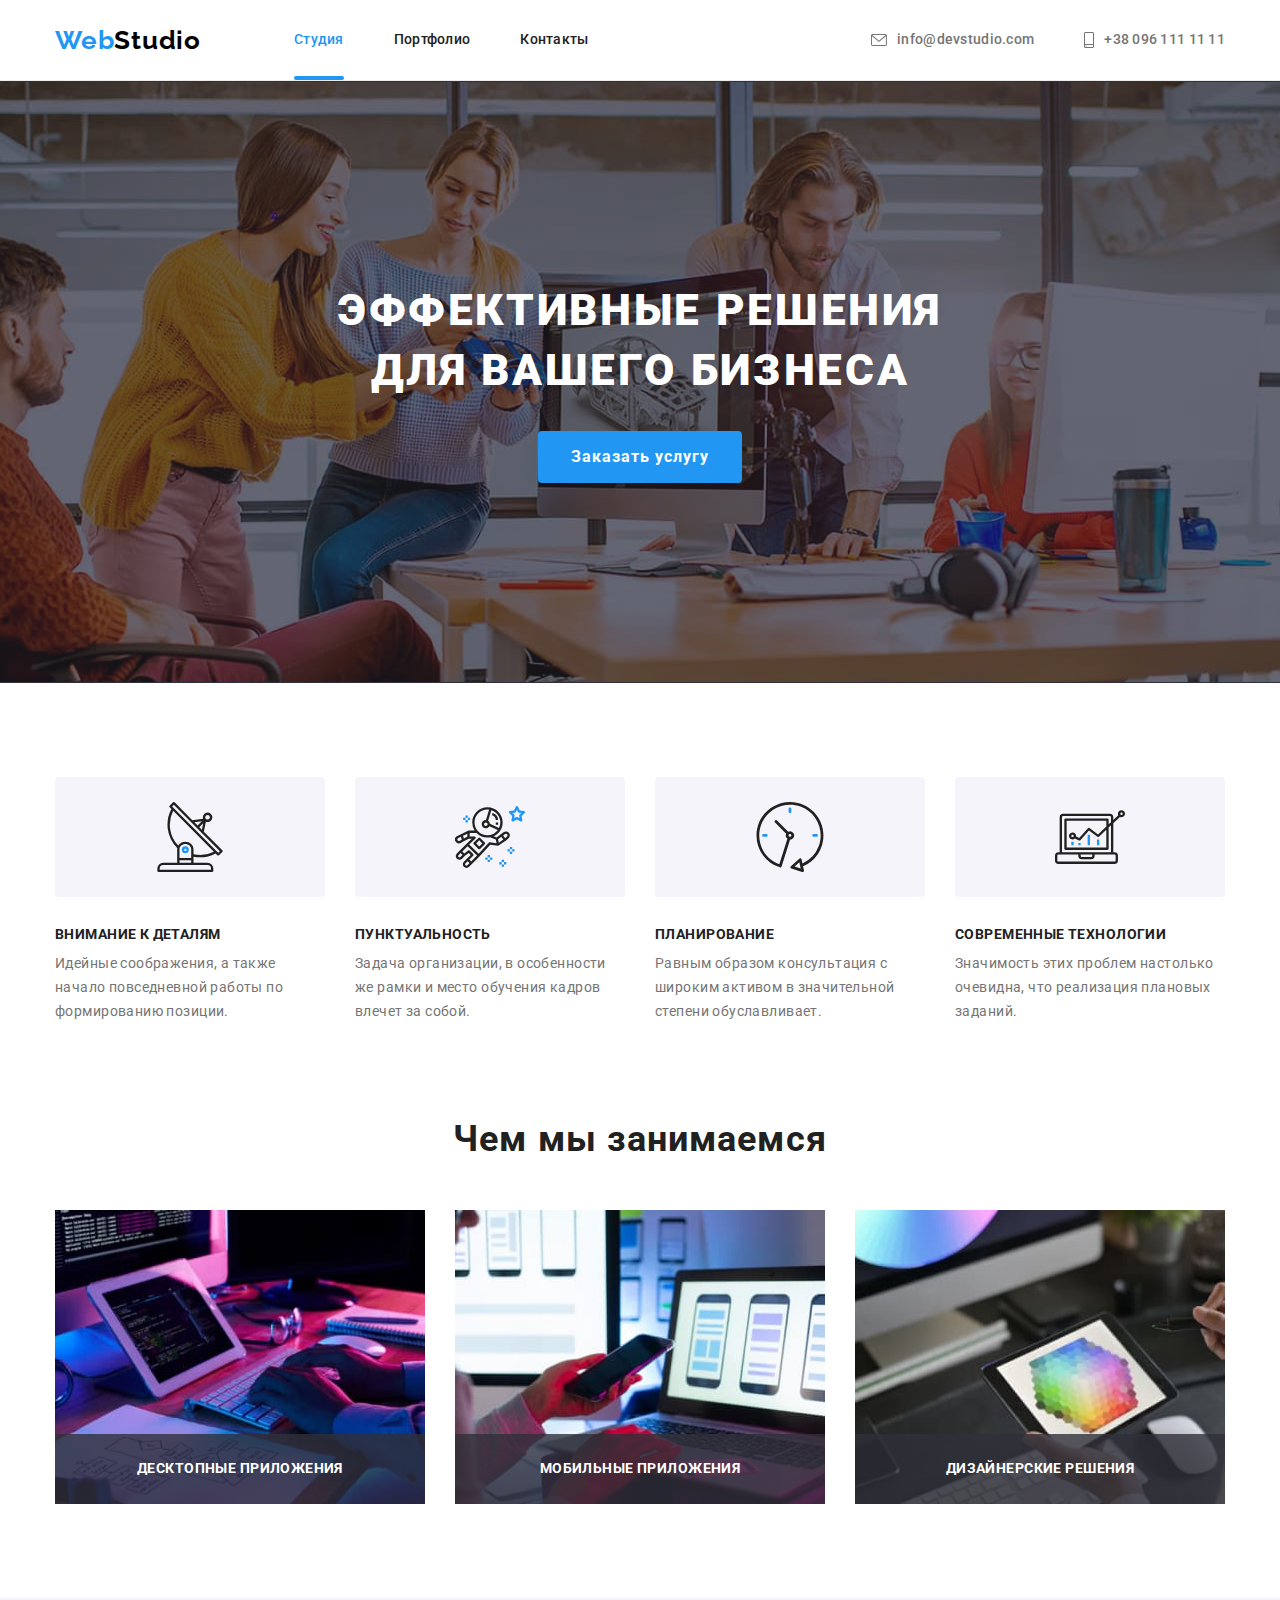
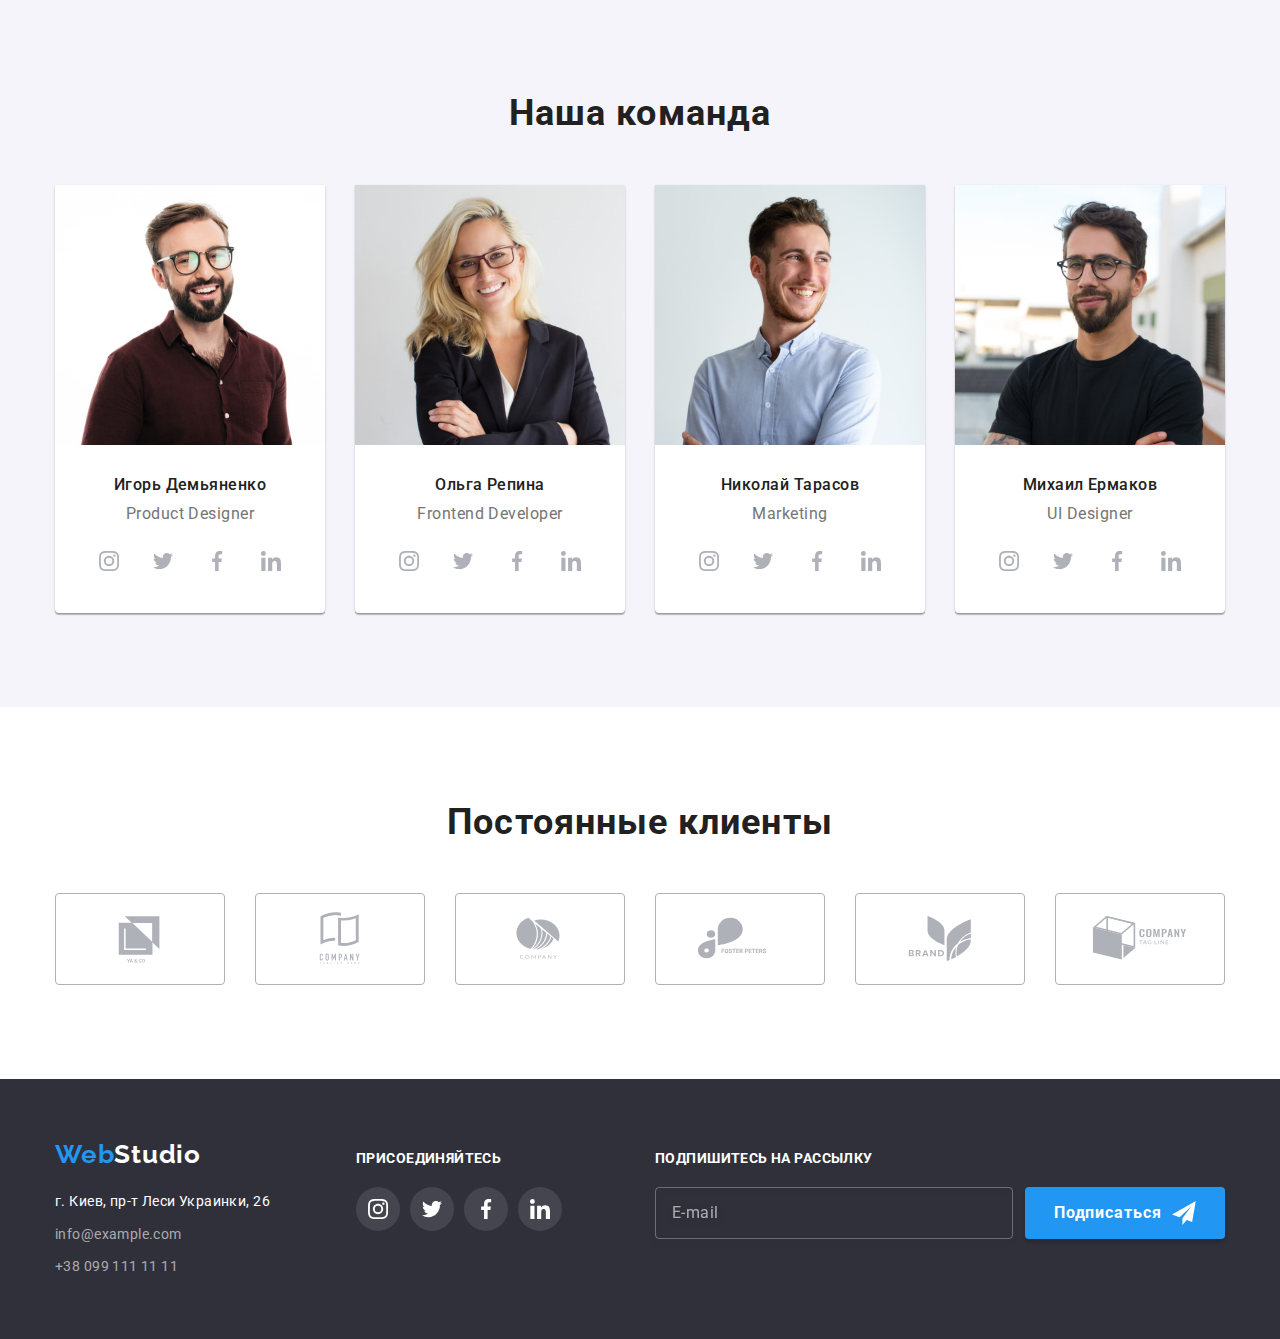
==== index.html @ 32bd5a9e "Добавляет формы в модальном окне и в футере" ====
<!DOCTYPE html>
<html lang="ru">

<head>
    <meta charset="UTF-8">
    <meta http-equiv="X-UA-Compatible" content="IE=edge">
    <meta name="viewport" content="width=device-width, initial-scale=1.0">
    <title>WebStudio</title>
    <link
        href="https://fonts.googleapis.com/css2?family=Raleway:wght@700&family=Roboto:wght@400;500;700;900&display=swap"
        rel="stylesheet" />
    <link rel="stylesheet"
        href="https://cdnjs.cloudflare.com/ajax/libs/modern-normalize/1.1.0/modern-normalize.min.css" />
    <link rel="stylesheet" href="./css/styles.css" />
</head>

<body>
    <!--Шапка сайта-->
    <header class="page-header">
        <div class="container main-nav">
            <nav class="main-nav">
                <a href="" lang="en" class="logo-primary"> <span class="logo-part">Web</span>Studio</a>
                <ul class="site-nav list">
                    <li class="item"><a href="" class="link current">Студия</a></li>
                    <li class="item"><a href="./portfolio.html" class="link">Портфолио</a></li>
                    <li class="item"><a href="" class="link">Контакты</a></li>
                </ul>
            </nav>
            <ul class="contacts list">
                <li class="item">
                    <a href="mailto:info@devstudio.com" class="contacts-primary">
                        <svg class="contact-icon" width="16" height="12">
                            <use href="./images/sprite.svg#icon-envelope"></use>
                        </svg>
                        info@devstudio.com
                    </a>
                </li>
                <li class="item">
                    <a href="tel:+380961111111" class="contacts-primary">
                        <svg class="contact-icon" width="10" height="16">
                            <use href="./images/sprite.svg#icon-smartphone"></use>
                        </svg>
                        +38 096 111 11 11
                    </a>
                </li>
            </ul>
        </div>
    </header>

    <!--Main-->
    <main>
        <!--Компания-->
        <section class="hero">
            <h1 class="hero-title">Эффективные решения для вашего бизнеса</h1>
            <button type="button" class="button primary" data-modal-open>Заказать услугу</button>
            <div class="backdrop is-hidden" data-modal>
                <div class="modal">
                    <button class="close" data-modal-close>
                        <svg width="11" height="11" class="close-icon">
                            <use href="./images/sprite.svg#icon-close"></use>
                        </svg>
                    </button>
                    <p class="modal-title">Оставьте свои данные, мы вам перезвоним</p>
                    <form action="#" class="modal-form">
                        <p class="modal-block">
                            <label for="name">Имя</label>
                            <input type="text" name="text" id="name" placeholder=" ">
                            <svg class="modal-icon" width="18" height="18">
                                <use href="./images/sprite.svg#icon-person"></use>
                            </svg>
                        </p>
                        <p class="modal-block">
                            <label for="tel">Телефон</label>
                            <input type="tel" name="tel" id="tel" placeholder=" ">
                            <svg class="modal-icon" width="18" height="18">
                                <use href="./images/sprite.svg#icon-phone"></use>
                            </svg>
                        </p>
                        <p class="modal-block">
                            <label for="mail">Почта</label>
                            <input type="email" name="mail" id="mail" placeholder=" ">
                            <svg class="modal-icon" width="18" height="18">
                                <use href="./images/sprite.svg#icon-email"></use>
                            </svg>
                        </p>
                        <p class="modal-comment">
                            <label for="comment">Комментарий</label>
                            <textarea name="comment" id="comment" cols="" rows="" placeholder="Введите текст"></textarea>
                        </p>
                        <p class="modal-consent">
                            <label for="consent">
                            <input class="checkbox" type="checkbox" name="consent" id="consent">
                            <span class="modal-consent-icon"></span>
                            Соглашаюсь с рассылкой и принимаю <a href="#" class="modal-consent-link"> Условия договора</a></label>
                        </p>
                        <button type="submit" class="button fourth">Отправить</button>  
                    </form>

                </div>
            </div>

        </section>
        <!--Преимущества-->

        <section class="section">
            <div class="container">
                <h2 class="title visually-hidden">Наши преимущества</h2>
                <ul class="advantage-list list">
                    <li class="item">
                        <div class="advantage-svg">
                            <svg width="70" height="70">
                                <use href="./images/sprite.svg#icon-antenna"></use>
                            </svg>
                        </div>
                        <h3 class="advantage-title">Внимание к деталям</h3>
                        <p class="advantage-description">Идейные соображения, а также начало повседневной работы по
                            формированию позиции.
                        </p>
                    </li>
                    <li class="item">
                        <div class="advantage-svg">
                            <svg width="70" height="70">
                                <use href="./images/sprite.svg#icon-astronaut"></use>
                            </svg>
                        </div>
                        <h3 class="advantage-title">Пунктуальность</h3>
                        <p class="advantage-description">Задача организации, в особенности же рамки и место обучения
                            кадров влечет за собой.
                        </p>
                    </li>
                    <li class="item">
                        <div class="advantage-svg">
                            <svg width="70" height="70">
                                <use href="./images/sprite.svg#icon-clock"></use>
                            </svg>
                        </div>
                        <h3 class="advantage-title">Планирование</h3>
                        <p class="advantage-description">Равным образом консультация с широким активом в значительной
                            степени обуславливает.
                        </p>
                    </li>
                    <li class="item">
                        <div class="advantage-svg">
                            <svg width="70" height="70">
                                <use href="./images/sprite.svg#icon-diagram"></use>
                            </svg>
                        </div>
                        <h3 class="advantage-title">Современные технологии</h3>
                        <p class="advantage-description">Значимость этих проблем настолько очевидна, что реализация
                            плановых заданий.
                        </p>
                    </li>
                </ul>
            </div>
        </section>
        <!--Чем мы занимаемся-->
        <section class="section performance">
            <div class="container">
                <h2 class="title">Чем мы занимаемся</h2>
                <ul class="performance-list list">
                    <li class="item">
                        <img class="performance-image" src="./images/computer.jpg" alt="работа с компьютером"
                            width="370">
                        <a href="" class="performance-link">
                            <h3 class="performance-title">Десктопные приложения</h3>
                        </a>
                    </li>
                    <li class="item">
                        <img class="performance-image" src="./images/smartphone.jpg" alt="работа со смартфоном"
                            width="370">
                        <a href="" class="performance-link">
                            <h3 class="performance-title">Мобильные приложения</h3>
                        </a>
                    </li>
                    <li class="item">
                        <img class="performance-image" src="./images/mapcase.jpg" alt="работа с планшетом" width="370">
                        <a href="" class="performance-link">
                            <h3 class="performance-title">Дизайнерские решения</h3>
                        </a>
                    </li>
                </ul>
            </div>
        </section>
        <!--Наша команда-->
        <section class="section team">
            <div class="container">
                <h2 class="title">Наша команда</h2>
                <ul class="team-list list">
                    <li class="item">
                        <img class="team-list-image" src="./images/igor.jpg" alt="Мужчина" width="270">
                        <div class="team-padding">
                            <h3 class="team-member">Игорь Демьяненко</h3>
                            <p lang="en" class="profession">Product Designer</p>
                            <ul class="social-network-list list">
                                <li class="item"> <a href="" class="social-network-link">
                                        <svg class="social-network-icon" width="20" height="20">
                                            <use href="./images/sprite.svg#icon-instagram"></use>
                                        </svg>
                                    </a>
                                </li>
                                <li class="item">
                                    <a href="" class="social-network-link">
                                        <svg class="social-network-icon" width="20" height="20">
                                            <use href="./images/sprite.svg#icon-twitter"></use>
                                        </svg>
                                    </a>
                                </li>
                                <li class="item">
                                    <a href="" class="social-network-link">
                                        <svg class="social-network-icon" width="20" height="20">
                                            <use href="./images/sprite.svg#icon-facebook"></use>
                                        </svg>
                                    </a>
                                </li>
                                <li class="item">
                                    <a href="" class="social-network-link">
                                        <svg class="social-network-icon" width="20" height="20">
                                            <use href="./images/sprite.svg#icon-linkedin"></use>
                                        </svg>
                                    </a>
                                </li>
                            </ul>
                        </div>
                    </li>
                    <li class="item">
                        <img class="team-list-image" src="./images/olga.jpg" alt="Женщина" width="270">
                        <div class="team-padding">
                            <h3 class="team-member">Ольга Репина</h3>
                            <p lang="en" class="profession">Frontend Developer</p>
                            <ul class="social-network-list list">
                                <li class="item"> <a href="" class="social-network-link">
                                        <svg class="social-network-icon" width="20" height="20">
                                            <use href="./images/sprite.svg#icon-instagram"></use>
                                        </svg>
                                    </a>
                                </li>
                                <li class="item">
                                    <a href="" class="social-network-link">
                                        <svg class="social-network-icon" width="20" height="20">
                                            <use href="./images/sprite.svg#icon-twitter"></use>
                                        </svg>
                                    </a>
                                </li>
                                <li class="item">
                                    <a href="" class="social-network-link">
                                        <svg class="social-network-icon" width="20" height="20">
                                            <use href="./images/sprite.svg#icon-facebook"></use>
                                        </svg>
                                    </a>
                                </li>
                                <li class="item">
                                    <a href="" class="social-network-link">
                                        <svg class="social-network-icon" width="20" height="20">
                                            <use href="./images/sprite.svg#icon-linkedin"></use>
                                        </svg>
                                    </a>
                                </li>
                            </ul>
                        </div>
                    </li>
                    <li class="item">
                        <img class="team-list-image" src="./images/nikoly.jpg" alt="Мужчина" width="270">
                        <div class="team-padding">
                            <h3 class="team-member">Николай Тарасов</h3>
                            <p lang="en" class="profession">Marketing</p>
                            <ul class="social-network-list list">
                                <li class="item"> <a href="" class="social-network-link">
                                        <svg class="social-network-icon" width="20" height="20">
                                            <use href="./images/sprite.svg#icon-instagram"></use>
                                        </svg>
                                    </a>
                                </li>
                                <li class="item">
                                    <a href="" class="social-network-link">
                                        <svg class="social-network-icon" width="20" height="20">
                                            <use href="./images/sprite.svg#icon-twitter"></use>
                                        </svg>
                                    </a>
                                </li>
                                <li class="item">
                                    <a href="" class="social-network-link">
                                        <svg class="social-network-icon" width="20" height="20">
                                            <use href="./images/sprite.svg#icon-facebook"></use>
                                        </svg>
                                    </a>
                                </li>
                                <li class="item">
                                    <a href="" class="social-network-link">
                                        <svg class="social-network-icon" width="20" height="20">
                                            <use href="./images/sprite.svg#icon-linkedin"></use>
                                        </svg>
                                    </a>
                                </li>
                            </ul>
                        </div>
                    </li>
                    <li class="item">
                        <img class="team-list-image" src="./images/mihail.jpg" alt="Мужчина" width="270">
                        <div class="team-padding">
                            <h3 class="team-member">Михаил Ермаков</h3>
                            <p lang="en" class="profession">UI Designer</p>
                            <ul class="social-network-list list">
                                <li class="item"> <a href="" class="social-network-link">
                                        <svg class="social-network-icon" width="20" height="20">
                                            <use href="./images/sprite.svg#icon-instagram"></use>
                                        </svg>
                                    </a>
                                </li>
                                <li class="item">
                                    <a href="" class="social-network-link">
                                        <svg class="social-network-icon" width="20" height="20">
                                            <use href="./images/sprite.svg#icon-twitter"></use>
                                        </svg>
                                    </a>
                                </li>
                                <li class="item">
                                    <a href="" class="social-network-link">
                                        <svg class="social-network-icon" width="20" height="20">
                                            <use href="./images/sprite.svg#icon-facebook"></use>
                                        </svg>
                                    </a>
                                </li>
                                <li class="item">
                                    <a href="" class="social-network-link">
                                        <svg class="social-network-icon" width="20" height="20">
                                            <use href="./images/sprite.svg#icon-linkedin"></use>
                                        </svg>
                                    </a>
                                </li>
                            </ul>
                        </div>
                    </li>
                </ul>
            </div>
        </section>

        <!--Постоянные клиенты-->
        <section class="section clients">
            <div class="container">
                <h2 class="title">Постоянные клиенты</h2>
                <ul class="clients-list list">
                    <li class="item">
                        <a href="" class="client-link">
                            <svg class="client-icon" width="106" height="60">
                                <use href="./images/sprite.svg#icon-Logo"></use>
                            </svg>
                        </a>
                    </li>
                    <li class="item">
                        <a href="" class="client-link">
                            <svg class="client-icon" width="106" height="60">
                                <use href="./images/sprite.svg#icon-Logo-1"></use>
                            </svg>
                        </a>
                    </li>
                    <li class="item">
                        <a href="" class="client-link">
                            <svg class="client-icon" width="106" height="60">
                                <use href="./images/sprite.svg#icon-Logo-2"></use>
                            </svg>
                        </a>
                    </li>
                    <li class="item">
                        <a href="" class="client-link">
                            <svg class="client-icon" width="106" height="60">
                                <use href="./images/sprite.svg#icon-Logo-3"></use>
                            </svg>
                        </a>
                    </li>
                    <li class="item">
                        <a href="" class="client-link">
                            <svg class="client-icon" width="106" height="60">
                                <use href="./images/sprite.svg#icon-Logo-4"></use>
                            </svg>
                        </a>
                    </li>
                    <li class="item">
                        <a href="" class="client-link">
                            <svg class="client-icon" width="106" height="60">
                                <use href="./images/sprite.svg#icon-Logo-5"></use>
                            </svg>
                        </a>
                    </li>
                </ul>
            </div>
        </section>
    </main>

    <!--footer-->
    <footer>
        <div class="container footer-block">
            <div class="footer-block-one">
                <a href="" lang="en" class="logo-secondary"><span class="logo-part">Web</span>Studio</a>
                <address class="address">
                    г. Киев, пр-т Леси Украинки, 26
                    <ul class="footer-contacts list">
                        <li class="item"><a href="mailto:info@example.com"
                                class="contacts-secondary">info@example.com</a></li>
                        <li class="item-item"><a href="tel:+380991111111" class="contacts-secondary">+38 099 111 11
                                11</a></li>
                    </ul>
                </address>
            </div>
            <div class="footer-block-two">
                <p class="footer-network-call">присоединяйтесь</p>
                <ul class="footer-network-list list">
                    <li class="item">
                        <a href="" class="footer-network-link">
                            <svg class="footer-network-icon" width="20" height="20">
                                <use href="./images/sprite.svg#icon-instagram"></use>
                            </svg>
                        </a>
                    </li>
                    <li class="item">
                        <a href="" class="footer-network-link">
                            <svg class="footer-network-icon" width="20" height="20">
                                <use href="./images/sprite.svg#icon-twitter"></use>
                            </svg>
                        </a>
                    </li>
                    <li class="item">
                        <a href="" class="footer-network-link">
                            <svg class="footer-network-icon" width="20" height="20">
                                <use href="./images/sprite.svg#icon-facebook"></use>
                            </svg>
                        </a>
                    </li>
                    <li class="item">
                        <a href="" class="footer-network-link">
                            <svg class="footer-network-icon" width="20" height="20">
                                <use href="./images/sprite.svg#icon-linkedin"></use>
                            </svg>
                        </a>
                    </li>
                </ul>
            </div>
            <div class="footer-block-three">
                <p class="footer-network-call">Подпишитесь на рассылку</p>
                
                <form action="" class="sub-form">
                    <div class="sub-field">
                        <label for="mail"></label>
                        <input type="email" name="mail" id="mail" placeholder="E-mail">
                        <button class="button third" type="submit">Подписаться 
                            <svg class="sub-icon" width="24" height="24">
                            <use href="./images/sprite.svg#icon-send"></use>
                            </svg>
                        </button>
                        </div>
                </form>
                
            </div>

        </div>
    </footer>
    <script src="./js/modal.js"></script>
</body>

</html>
---- css/styles.css ----
/*шрифт лого font-family: Raleway 700;*/
/* основной шрифт font-family: Roboto 400,500,700,900,;*/
:root {
  --logo-color: #000000;
  --accent-color: #2196f3;
  --title-text-color: #212121;
  --primary-text-color: #757575;
  --primary-white-color: #ffffff;
  --contacts-color: rgba(255, 255, 255, 0.6);
  --primary-background-color: #2f303a;
  --secondary-background-color: #f5f4fa;
  --accent-hero-color: #188ce8;
  --border-color: #ececec;
  --secondary-border-color: #eeeeee;
  --icon-color: #afb1b8;
  --icon-footer-color: rgba(255, 255, 255, 0.1);
  --performance-title-background-color: rgba(47, 48, 58, 0.8);
  --timing-function: cubic-bezier(0.4, 0, 0.2, 1);
  --name-description-background-color: rgba(33, 150, 243, 0.9);
  --overlay-background-color: rgba(0, 0, 0, 0.2);
  --close-color: rgba(0, 0, 0, 0.1);
  --modal-border-color: rgba(33, 33, 33, 0.2);
  --placeholder-color: rgba(117, 117, 117, 0.5);
}
.visually-hidden {
  position: absolute;
  width: 1px;
  height: 1px;
  margin: -1px;
  border: 0;
  padding: 0;

  white-space: nowrap;
  clip-path: inset(100%);
  clip: rect(0 0 0 0);
  overflow: hidden;
}
body {
  background-color: var(--primary-white-color);
  color: var(--primary-text-color);
  font-family: Roboto, sans-serif;
}
a {
  text-decoration: none;
}

h1,
h2,
h3,
ul,
p {
  margin-top: 0;
  margin-bottom: 0;
}
/*container*/

.container {
  margin-left: auto;
  margin-right: auto;
  width: 1200px;
  padding-left: 15px;
  padding-right: 15px;
}
.list {
  list-style: none;
  margin: 0;
  padding: 0;
}
.page-header {
  border-bottom: 1px solid var(--border-color);
}
.logo-primary {
  color: var(--logo-color);

  font-family: Raleway, sans-serif;
  font-weight: 700;
  font-size: 26px;
  line-height: 1.19;
  letter-spacing: 0.03em;
}
.logo-part {
  color: var(--accent-color);
}
.main-nav {
  display: flex;
  align-items: center;
}

/* Site nav */
.site-nav {
  display: flex;
  margin-left: 93px;
}

.site-nav .item:not(:last-child) {
  margin-right: 50px;
}
.site-nav .link {
  display: block;

  position: relative;

  padding-top: 32px;
  padding-bottom: 32px;
  color: var(--title-text-color);

  font-weight: 500;
  font-size: 14px;
  line-height: 1.14;
  letter-spacing: 0.02em;

  transition: color 250ms var(--timing-function);
}
.site-nav .link:hover,
.site-nav .link:focus {
  color: var(--accent-color);
}
.site-nav .link.current {
  color: var(--accent-color);
}
.site-nav .link:after {
  position: absolute;
  left: 0;
  bottom: 0;
  content: "";
  display: block;
  width: 100%;
  height: 4px;

  background-color: var(--accent-color);
  border-radius: 2px;

  opacity: 0;
}
.site-nav .link.current:after {
  opacity: 1;
}

/*contacts*/
.contacts {
  display: flex;
  margin-left: auto;
}
.contacts .item + .item {
  margin-left: 50px;
}
.contacts .contacts-primary {
  display: flex;
  color: var(--primary-text-color);

  font-weight: 500;
  font-size: 14px;
  line-height: 1.14;
  letter-spacing: 0.02em;
  align-items: center;

  transition: color 250ms var(--timing-function);
}

.contacts .contacts-primary:hover,
.contacts .contacts-primary:focus {
  color: var(--accent-color);
}
.contact-icon {
  margin-right: 10px;
  fill: currentColor;
}

/* Hero */
.hero {
  background-color: var(--primary-background-color);
  text-align: center;
  padding-top: 200px;
  padding-bottom: 200px;
  margin-left: auto;
  margin-right: auto;
  background-image: linear-gradient(
      rgba(47, 48, 58, 0.4),
      rgba(47, 48, 58, 0.4)
    ),
    url(../images/hero.jpg);
  max-width: 1600px;
  background-position: center;
  background-repeat: no-repeat;
}

.hero-title {
  max-width: 696px;
  margin-top: 0;
  margin-bottom: 30px;
  margin-left: auto;
  margin-right: auto;

  color: var(--primary-white-color);

  font-weight: 900;
  font-size: 44px;
  line-height: 1.36;
  text-align: center;
  letter-spacing: 0.06em;
  text-transform: uppercase;
}
.button {
  display: inline-block;
  border: 1px solid transparent;
  border-radius: 4px;
  font-family: Roboto, sans-serif;
  cursor: pointer;
  text-decoration: none;
  text-align: center;
}
.button.primary {
  background-color: var(--accent-color);
  color: var(--primary-white-color);

  min-width: 200px;

  padding: 10px 32px;
  font-weight: 700;
  font-size: 16px;
  line-height: 1.87;
  letter-spacing: 0.06em;

  transition: background-color 250ms var(--timing-function);
}
.button.primary:hover,
.button.primary:focus {
  background-color: var(--accent-hero-color);
}

/*Модальное окно*/
.backdrop {
  position: fixed;
  top: 0;
  left: 0;
  width: 100%;
  height: 100%;
  background-color: var(--close-color);
  opacity: 1;
  transition: opacity 250ms var(--timing-function);
  z-index: 20;
}
.backdrop.is-hidden {
  opacity: 0;
  pointer-events: none;
}
.backdrop.is-hidden .modal {
  transform: translate(-50%, -50%) scale(0.9);
}

.modal {
  position: absolute;
  top: 50%;
  left: 50%;
  transform: translate(-50%, -50%) scale(1);

  transition: transform 250ms var(--timing-function);

  width: 528px;
  height: 581px;
  padding: 40px;

  background-color: var(--primary-white-color);
  box-shadow: 0px 1px 3px rgba(0, 0, 0, 0.12), 0px 1px 1px rgba(0, 0, 0, 0.14),
    0px 2px 1px rgba(0, 0, 0, 0.2);
  border-radius: 4px;
}
.close {
  position: absolute;
  width: 30px;
  height: 30px;
  top: 8px;
  right: 8px;
  display: flex;
  justify-content: center;
  align-items: center;
  cursor: pointer;
  background-color: var(--primary-white-color);

  border: 1px solid var(--close-color);
  border-radius: 50%;
  transition: color 250ms var(--timing-function);
}
.close:hover {
  color: var(--accent-color);
}
.close-icon {
  fill: currentColor;
}
/*Форма*/
.modal-title {
  margin-bottom: 12px;

  color: var(--title-text-color);
  font-weight: 700;
  font-size: 20px;
  line-height: 1.15;
  text-align: center;
  letter-spacing: 0.03em;
}
.modal-form {
  width: 100%;
  height: 100%;
}
.modal-block {
  position: relative;
  display: flex;
  flex-direction: column;
  justify-content: start;

  margin-bottom: 10px;
}
.modal-block label {
  margin-bottom: 4px;
  text-align: start;
  font-weight: 400;
  font-size: 12px;
  line-height: 1.17;
  letter-spacing: 0.01em;
}
.modal-block input {
  margin: 0;
  padding: 11px 12px;
  border: 1px solid var(--modal-border-color);
  border-radius: 4px;
  padding-left: 42px;
  transition: border 250ms var(--timing-function);
}
.modal-icon {
  position: absolute;
  left: 12px;
  top: 50%;
  transition: fill 250ms var(--timing-function);
}
.modal-block input:focus {
  outline: none;
  border: 1px solid var(--accent-color);
}

.modal-block input:focus + .modal-icon {
  fill: var(--accent-color);
}
textarea {
  width: 448px;
  height: 120px;
  resize: none;
}
.modal-comment {
  display: flex;
  flex-direction: column;
  justify-content: start;
  margin-bottom: 20px;
}
.modal-comment label {
  margin-bottom: 4px;

  text-align: start;
  font-weight: 400;
  font-size: 12px;
  line-height: 1.17;
  letter-spacing: 0.01em;
}
.modal-comment textarea {
  padding: 12px 16px;
  border: 1px solid var(--modal-border-color);
  border-radius: 4px;
  transition: border 250ms var(--timing-function);
}
.modal-comment textarea:focus {
  outline: none;
  border: 1px solid var(--accent-color);
}
.modal-comment textarea::placeholder {
  font-weight: normal;
  font-size: 12px;
  line-height: 1.17;
  letter-spacing: 0.01em;

  color: var(--placeholder-color);
  outline: none;
}

.modal-consent {
  display: flex;
  justify-content: center;
  margin-bottom: 30px;
}
.checkbox {
  position: absolute;
  width: 1px;
  height: 1px;
  margin: -1px;
  border: 0;
  padding: 0;
}
.modal-consent label {
  display: flex;
  align-items: center;
  font-weight: 400;
  font-size: 14px;
  line-height: 1.71;
  letter-spacing: 0.03em;
}
.modal-consent-icon {
  display: inline-block;
  margin-right: 8px;
  width: 16px;
  height: 15px;
  border: 2px solid var(--title-text-color);

  border-radius: 2px;
  transition: border 250ms var(--timing-function),
    background-image 250ms var(--timing-function),
    background-color 250ms var(--timing-function);
}

.checkbox:checked + .modal-consent-icon {
  border: var(--accent-color);
  background-image: url(../images/icon-check.svg);
  background-color: var(--accent-color);
  background-repeat: no-repeat;
  background-position: center;
}

.modal-consent-link {
  display: block;
  margin-left: 5px;
  text-decoration: underline;
  color: var(--accent-color);
}
.button.fourth {
  min-width: 200px;
  padding: 10px 56px;

  color: var(--primary-white-color);
  background: var(--accent-color);

  font-weight: 700;
  font-size: 16px;
  line-height: 1.87;

  letter-spacing: 0.06em;
  box-shadow: 0px 4px 4px rgba(0, 0, 0, 0.15);
  border-radius: 4px;

  transition: background-color 250ms var(--timing-function);
}
.button.fourth:hover,
.button.fourth:focus {
  background-color: var(--accent-hero-color);
}
/*Преимущества*/
.title {
  color: var(--title-text-color);

  margin-bottom: 50px;

  font-weight: 700;
  font-size: 36px;
  line-height: 1.17;
  text-align: center;
  letter-spacing: 0.03em;
}

.section {
  padding-top: 94px;
  padding-bottom: 94px;
}
.advantage-list {
  display: flex;
}
.advantage-title {
  color: var(--title-text-color);

  margin-bottom: 10px;

  font-weight: 700;
  font-size: 14px;
  line-height: 1.14;
  letter-spacing: 0.03em;
  text-transform: uppercase;
}

.advantage-list .item:not(:last-child) {
  margin-right: 30px;
}

.advantage-svg {
  display: flex;
  width: 270px;
  height: 120px;
  justify-content: center;
  align-items: center;
  margin-bottom: 30px;
  border-radius: 4px;

  background-color: var(--secondary-background-color);
}
.advantage-description {
  font-weight: 400;
  font-size: 14px;
  line-height: 1.71;
  letter-spacing: 0.03em;
}

/*Чем мы занимаемся*/
.performance {
  padding-top: 0;
}

.performance-list {
  display: flex;
  position: relative;
}
.performance-list .item {
  width: 370px;
}
.performance-list .item:not(:last-child) {
  margin-right: 30px;
}
.performance-image {
  display: block;
}
.performance-link {
  position: absolute;

  width: 370px;
  height: 70px;
  bottom: 0;

  background-color: var(--performance-title-background-color);
}
.performance-title {
  color: var(--primary-white-color);

  padding-top: 27px;
  padding-bottom: 27px;

  font-weight: 700;
  font-size: 14px;
  line-height: 1.14;
  text-align: center;
  letter-spacing: 0.03em;
  text-transform: uppercase;
  align-items: center;
}
/*Наша команда*/
.team {
  background-color: var(--secondary-background-color);
}
.team-list {
  display: flex;
}
.team-list .item {
  width: 270px;
  background-color: var(--primary-white-color);
  text-align: center;
  box-shadow: 0px 1px 3px rgba(0, 0, 0, 0.12), 0px 1px 1px rgba(0, 0, 0, 0.14),
    0px 2px 1px rgba(0, 0, 0, 0.2);
  border-radius: 0px 0px 4px 4px;
}
.team-list .item:not(:last-child) {
  margin-right: 30px;
}

.team-padding {
  padding: 30px 32px 30px 32px;
}
.team-list-image {
  display: block;
}
.team-member {
  color: var(--title-text-color);
  margin-bottom: 10px;

  font-weight: 500;
  font-size: 16px;
  line-height: 1.19;
  letter-spacing: 0.03em;
}
.profession {
  font-weight: 400;
  font-size: 16px;
  line-height: 1.19;
  letter-spacing: 0.03em;
}
.social-network-list {
  display: flex;
  margin-top: 16px;
}
.social-network-list .item {
  box-shadow: none;
}

.social-network-list .item:not(:last-child) {
  margin-right: 10px;
}
.social-network-link {
  width: 44px;
  height: 44px;
  border-radius: 50%;
  display: flex;
  align-items: center;
  justify-content: center;
  color: var(--icon-color);

  transition: color 250ms var(--timing-function),
    background-color 250ms var(--timing-function);
}

.social-network-link:hover {
  background-color: var(--accent-color);
  color: var(--primary-white-color);
}
.social-network-icon {
  fill: currentColor;
}

/*Постоянные клиенты*/
.clients-list {
  display: flex;
}

.clients-list .item:not(:last-child) {
  margin-right: 30px;
}
.client-link {
  display: flex;
  width: 170px;
  height: 92px;
  color: var(--icon-color);
  border: 1px solid var(--icon-color);
  border-radius: 4px;
  align-items: center;
  justify-content: center;

  transition: color 250ms var(--timing-function),
    border 250ms var(--timing-function);
}
.client-link:hover,
.client-link:focus {
  color: var(--accent-color);
  border: 1px solid var(--accent-color);
  border-radius: 4px;
}
.client-icon {
  fill: currentColor;
}

/*footer*/

footer {
  display: flex;
  background-color: var(--primary-background-color);
  padding-top: 60px;
  padding-bottom: 60px;
}
.footer-block {
  display: flex;
  align-items: baseline;
}
.footer-block-one {
  width: 231px;
  margin-right: 70px;
}
.logo-secondary {
  display: inline-block;
  color: var(--primary-white-color);

  margin-bottom: 20px;
  font-family: Raleway, sans-serif;
  font-weight: 700;
  font-size: 26px;
  line-height: 1.19;
  letter-spacing: 0.03em;
}
.address {
  color: var(--primary-white-color);
  font-style: normal;
  font-weight: 400;
  font-size: 14px;
  line-height: 1.71;
  letter-spacing: 0.03em;
}
.footer-contacts {
  margin-top: 9px;
}
.footer-contacts .item-item {
  margin-top: 9px;
}
.footer-contacts .contacts-secondary {
  color: var(--contacts-color);
  transition: color 250ms var(--timing-function);
}

.footer-contacts .contacts-secondary:hover,
.footer-contacts .contacts-secondary:focus {
  color: var(--accent-color);
}
.footer-block-two {
  width: 206px;
}
.footer-network-call {
  margin-bottom: 20px;
  color: var(--primary-white-color);

  font-weight: 700;
  font-size: 14px;
  line-height: 1.14;
  letter-spacing: 0.03em;
  text-transform: uppercase;
}
.footer-network-list {
  display: flex;
}
.footer-network-list .item:not(:last-child) {
  margin-right: 10px;
}
.footer-network-link {
  display: flex;
  width: 44px;
  height: 44px;
  color: var(--primary-white-color);
  background-color: var(--icon-footer-color);
  border-radius: 50%;
  justify-content: center;
  align-items: center;

  transition: background-color 250ms var(--timing-function);
}
.footer-network-link:hover {
  background-color: var(--accent-color);
}
.footer-network-icon {
  fill: currentColor;
}
.footer-block-three {
  width: 570px;
  margin-left: 93px;
}
.sub-field {
  display: flex;
}
.sub-field input {
  width: 358px;
  padding: 15px 16px;

  font-weight: 400;
  font-size: 16px;
  line-height: 1.25;

  display: flex;
  align-items: center;
  letter-spacing: 0.03em;
  color: var(--contacts-color);
  background-color: transparent;
  border: 1px solid rgba(255, 255, 255, 0.3);
  filter: drop-shadow(0px 4px 4px rgba(0, 0, 0, 0.15));
  border-radius: 4px;
  transition: color 250ms var(--timing-function);
}
.sub-field input:focus {
  color: white;
  outline: none;
}
.sub-field input::placeholder {
  font-weight: 400;
  font-size: 16px;
  line-height: 1.25;
  letter-spacing: 0.03em;

  color: var(--contacts-color);
}
.button.third {
  display: flex;
  align-items: center;
  text-align: center;
  margin-left: 12px;

  background-color: var(--accent-color);
  color: var(--primary-white-color);
  min-width: 200px;
  padding: 10px 28px;
  font-weight: 700;
  font-size: 16px;
  line-height: 1.87;

  letter-spacing: 0.06em;
  box-shadow: 0px 4px 4px rgba(0, 0, 0, 0.15);
  transition: background-color 250ms var(--timing-function);
}
.sub-icon {
  fill: currentColor;
  margin-left: 10px;
}
button.third:hover,
button.third:focus {
  background-color: var(--accent-hero-color);
}
/*Портфолио*/
/*Проекты*/
.button-list {
  display: flex;
  margin-bottom: 50px;
  justify-content: center;
}

.button-list .item + .item {
  margin-left: 8px;
}

.button.secondary {
  background-color: var(--secondary-background-color);
  color: var(--title-text-color);
  white-space: nowrap;
  padding: 6px 22px;

  font-weight: 500;
  font-size: 16px;
  line-height: 1.62;
  letter-spacing: 0.03em;

  transition: color 250ms var(--timing-function),
    background-color 250ms var(--timing-function),
    box-shadow 250ms var(--timing-function);
}
.button.secondary:hover,
.button.secondary:focus {
  color: var(--primary-white-color);
  background-color: var(--accent-color);
  box-shadow: 0px 3px 1px rgba(0, 0, 0, 0.1), 0px 1px 2px rgba(0, 0, 0, 0.08),
    0px 2px 2px rgba(0, 0, 0, 0.12);
}

.name-list {
  display: flex;
  flex-wrap: wrap;
}
.name-list .item {
  width: 370px;
}
.name-list .item:not(:nth-child(3n)) {
  margin-right: 30px;
}
.name-list .item:not(:nth-last-child(-n + 3)) {
  margin-bottom: 30px;
}
.projects-image {
  display: block;
}
.name-of-projects {
  color: var(--title-text-color);

  margin-bottom: 4px;

  font-weight: 700;
  font-size: 18px;
  line-height: 2;
  letter-spacing: 0.06em;
}
.direction-of-projects {
  color: var(--primary-text-color);

  font-weight: 400;
  font-size: 16px;
  line-height: 1.87;
  letter-spacing: 0.03em;
}
.name-padding {
  padding: 20px 24px;
  border: 1px solid var(--secondary-border-color);
  border-top: none;
}
.projects-link {
  display: block;

  transition: box-shadow 250ms var(--timing-function);
}
.projects-link:hover,
.projects-link:focus {
  box-shadow: 0px 1px 1px rgba(0, 0, 0, 0.12), 0px 4px 4px rgba(0, 0, 0, 0.06),
    1px 4px 6px rgba(0, 0, 0, 0.16);
}

.name-images {
  position: relative;
  overflow: hidden;
}
.name-images:before {
  content: "";
  position: absolute;
  display: block;
  width: 100%;
  height: 100%;
  background-color: var(--name-description-background-color);
  /*opacity: 0;*/
  transition: transform 250ms var(--timing-function);
  transform: translatey(100%);
}

.projects-link:hover .name-images:before,
.projects-link:focus .name-images:before {
  /*opacity: 1;*/
  transform: translatey(0);
}
.project-description {
  position: absolute;
  top: 50%;
  left: 50%;
  transform: translate(-50%, -50%);
  display: block;
  width: 322px;
  color: var(--primary-white-color);
  font-weight: 400;
  font-size: 18px;
  line-height: 1.56;
  letter-spacing: 0.03em;
  opacity: 0;
  transition: opacity 250ms var(--timing-function);
}
.projects-link:hover .project-description,
.projects-link:focus .project-description {
  opacity: 1;
}
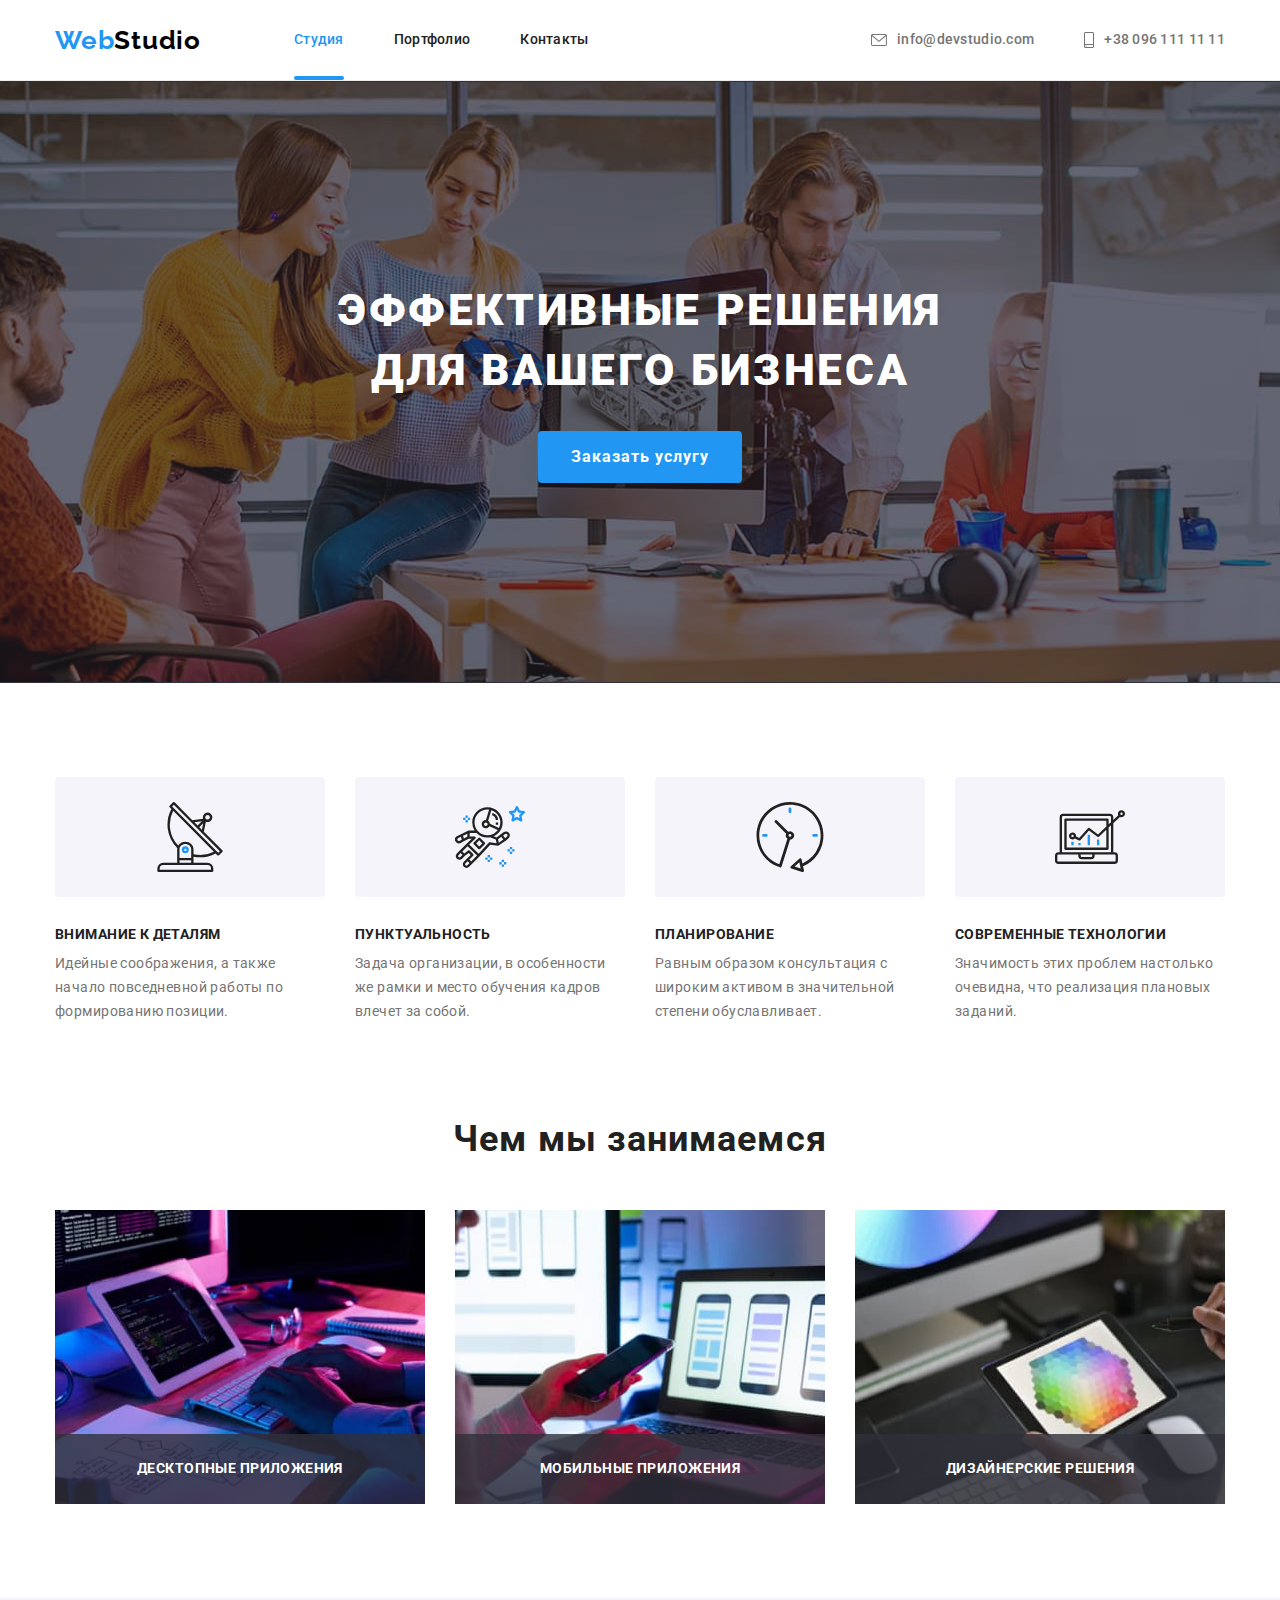
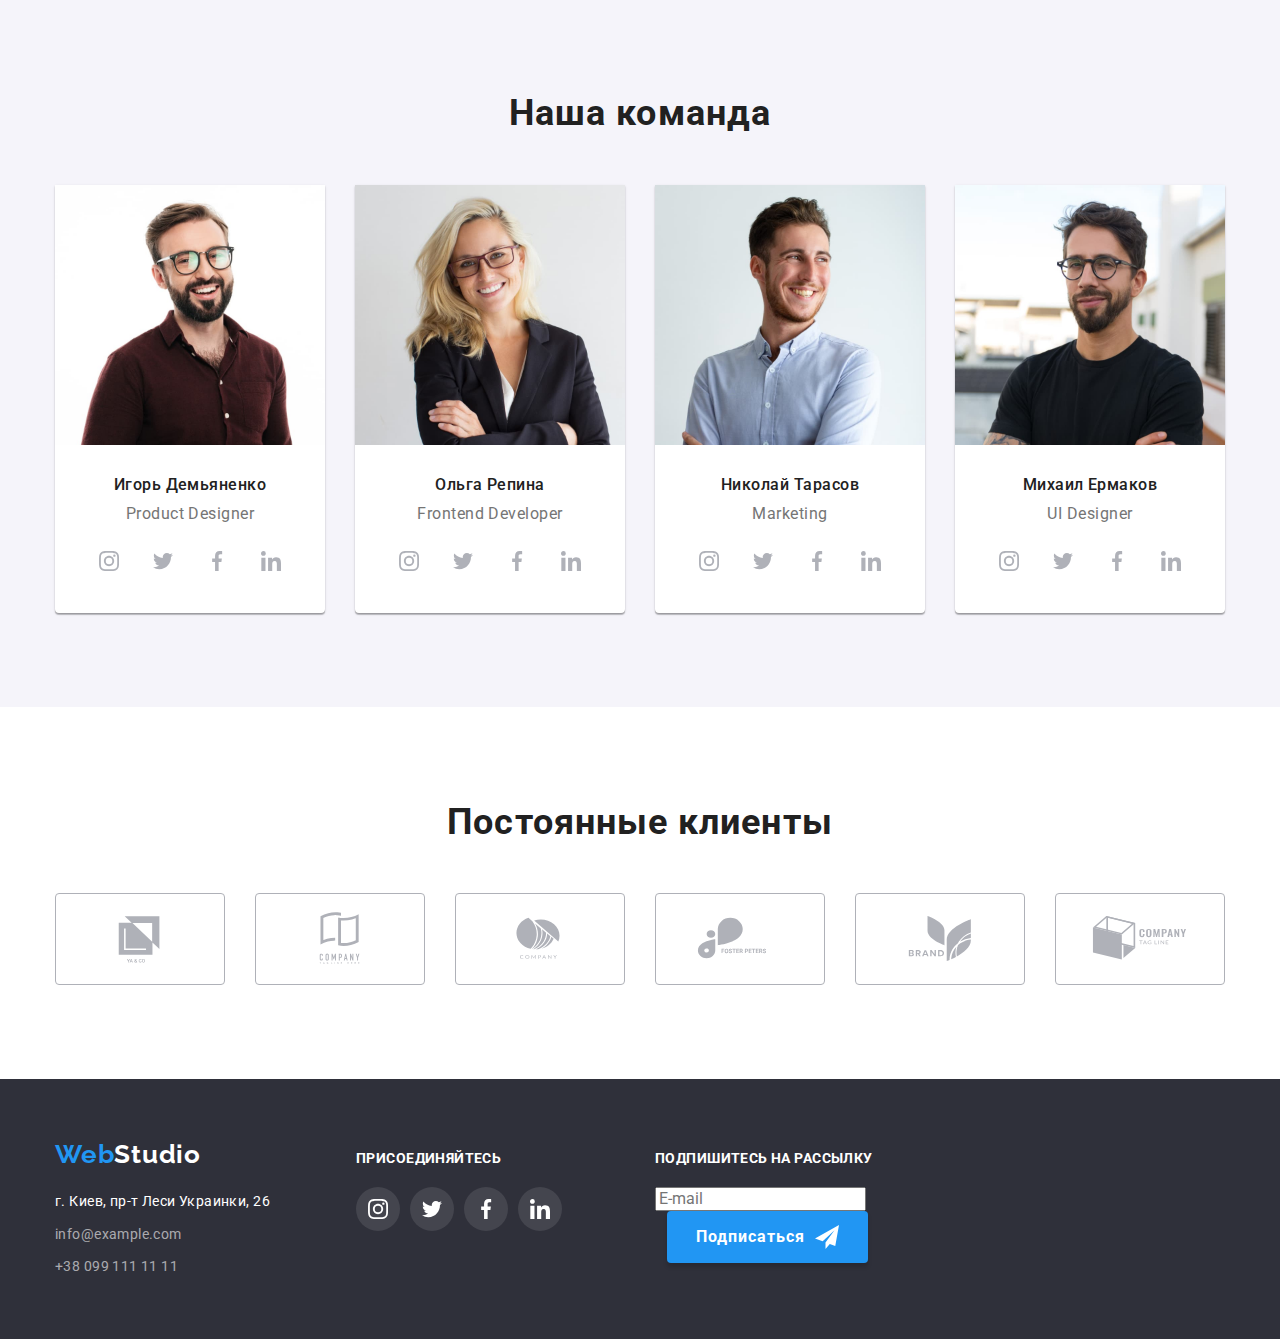
==== commit 62edaead: "Исправляет ошибки" ====
--- a/index.html
+++ b/index.html
@@ -85,7 +85,7 @@
                         </p>
                         <p class="modal-comment">
                             <label for="comment">Комментарий</label>
-                            <textarea name="comment" id="comment" cols="" rows="" placeholder="Введите текст"></textarea>
+                            <textarea name="comment" id="comment" placeholder="Введите текст"></textarea>
                         </p>
                         <p class="modal-consent">
                             <label for="consent">
@@ -436,17 +436,14 @@
             </div>
             <div class="footer-block-three">
                 <p class="footer-network-call">Подпишитесь на рассылку</p>
-                
-                <form action="" class="sub-form">
-                    <div class="sub-field">
-                        <label for="mail"></label>
-                        <input type="email" name="mail" id="mail" placeholder="E-mail">
+                <form action="#" class="sub-form">
+                        <label for="email"></label>
+                        <input type="email" name="mail" id="email" placeholder="E-mail">
                         <button class="button third" type="submit">Подписаться 
                             <svg class="sub-icon" width="24" height="24">
                             <use href="./images/sprite.svg#icon-send"></use>
                             </svg>
                         </button>
-                        </div>
                 </form>
                 
             </div>
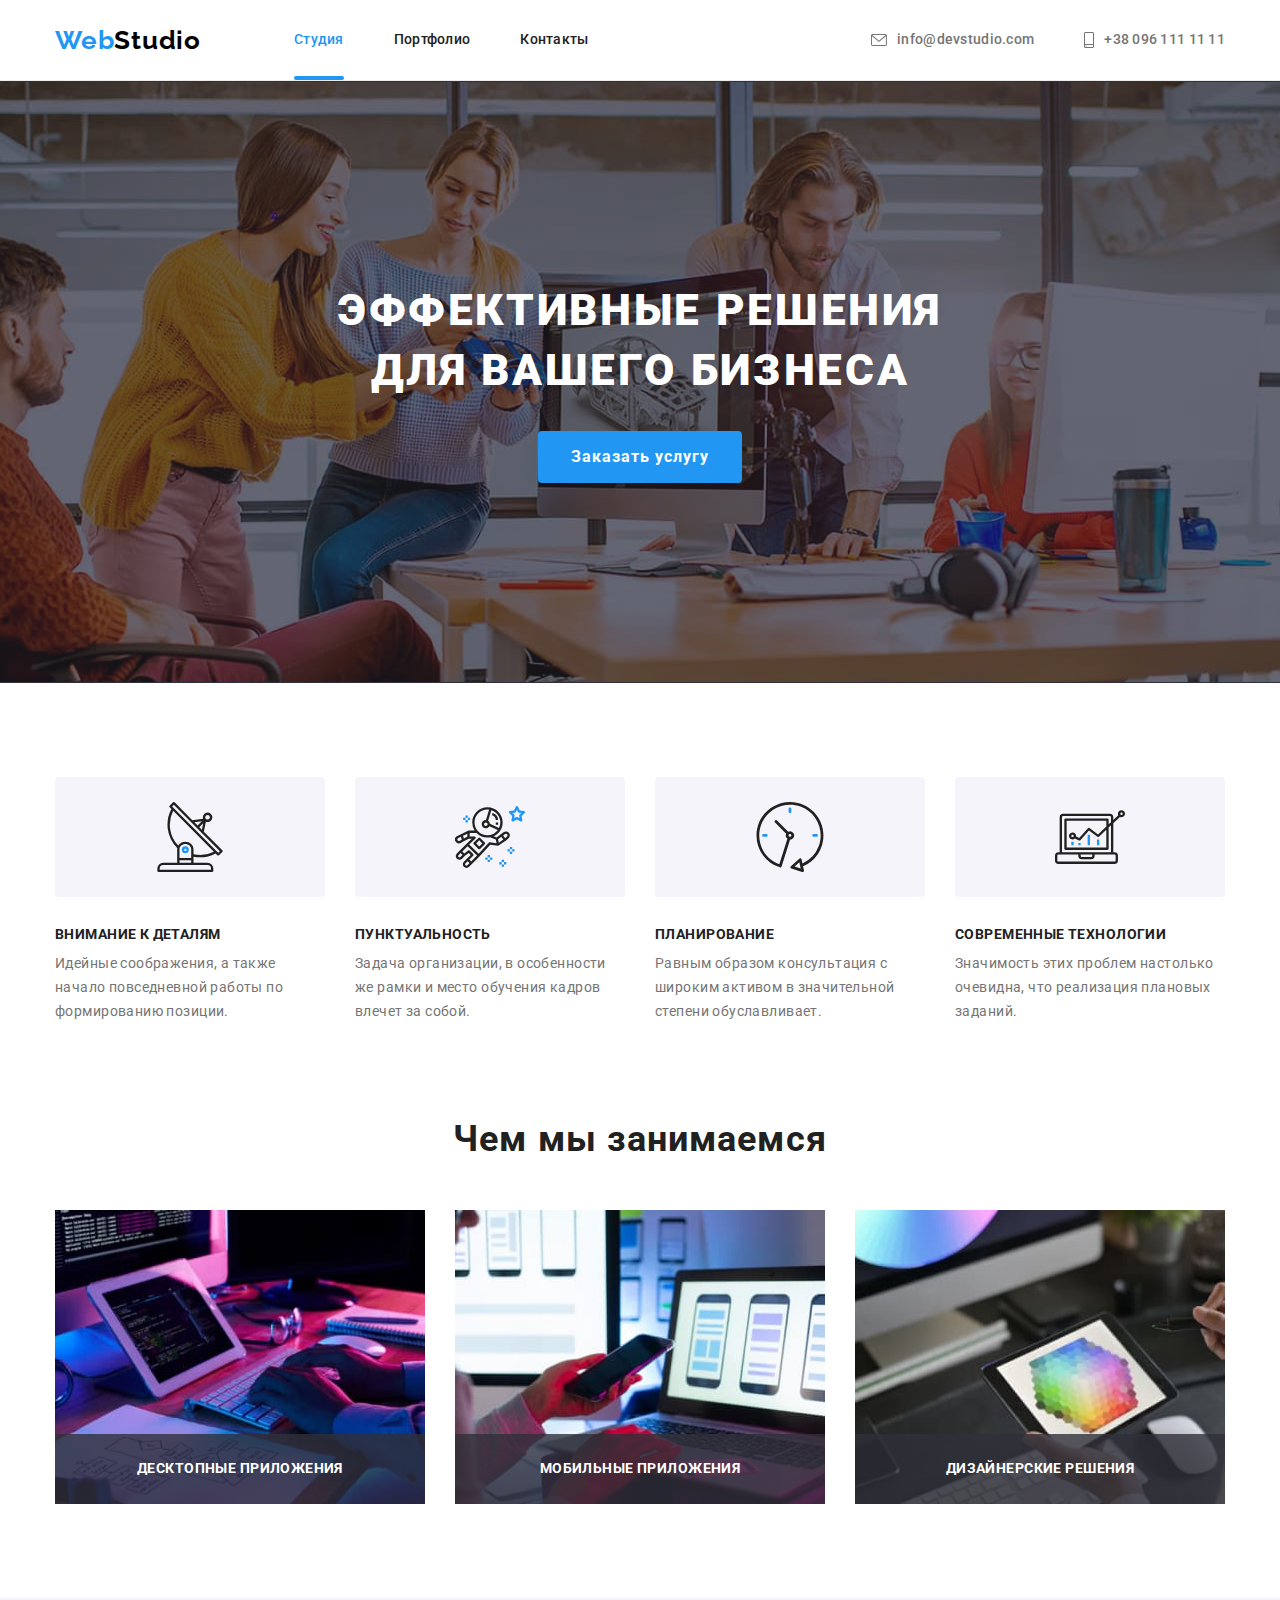
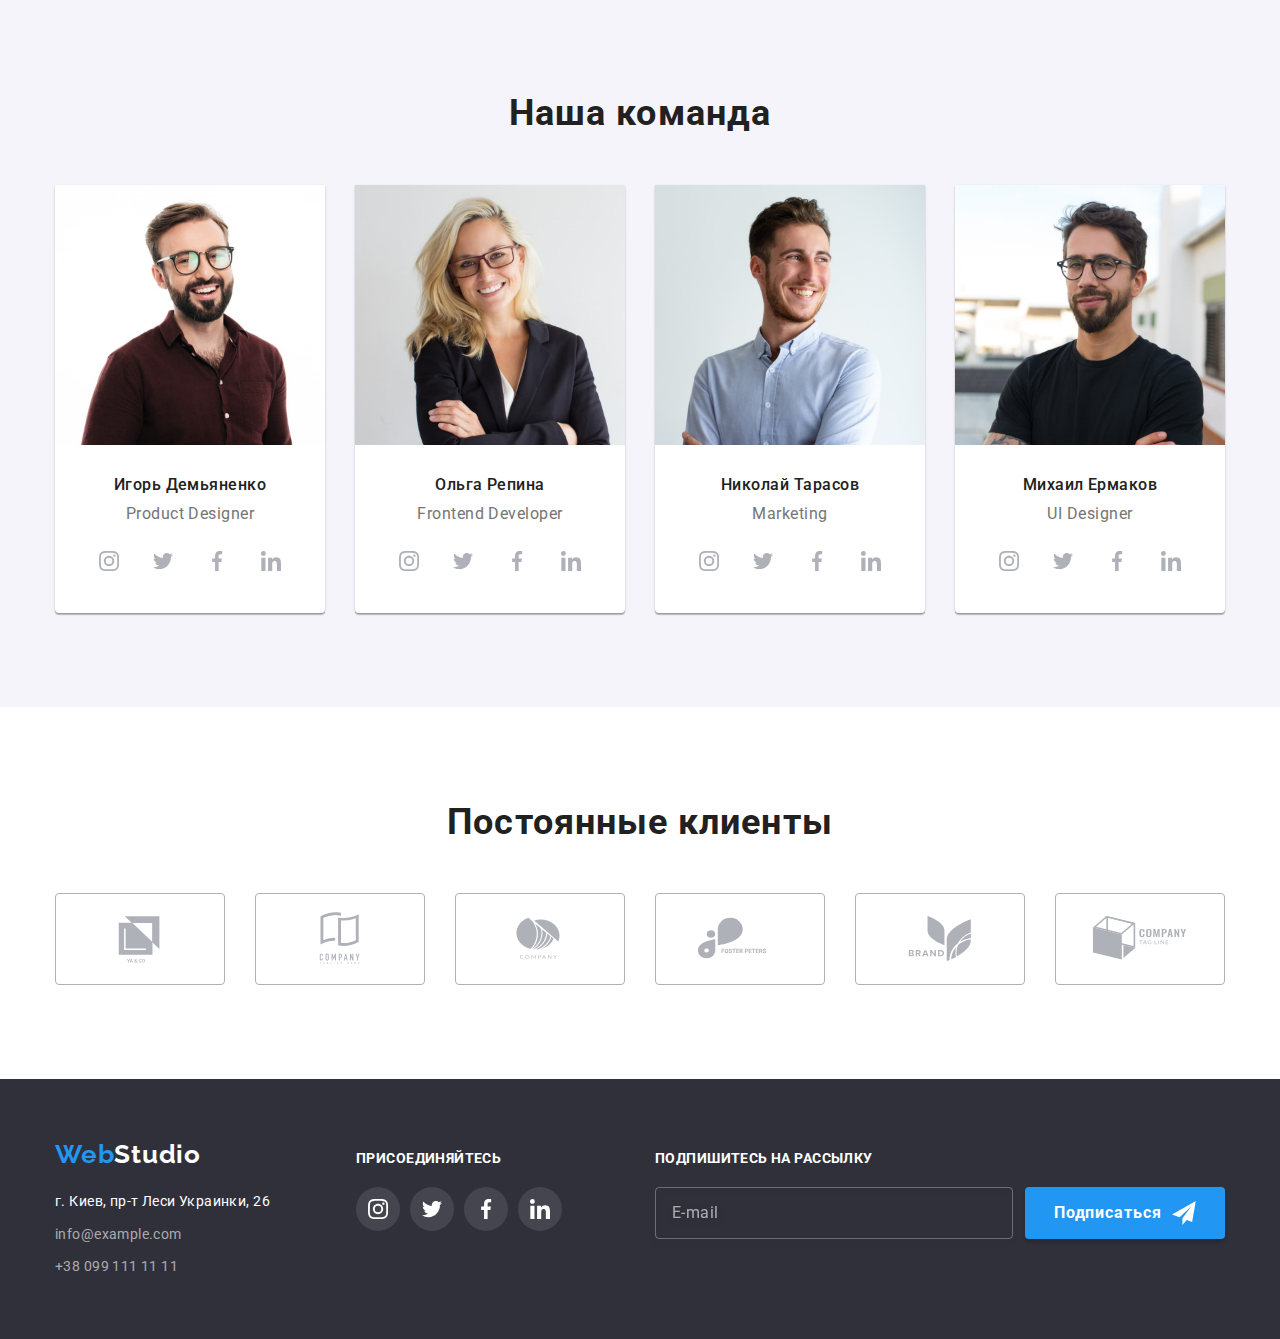
==== commit 71127cb8: "Исправляет ошибки" ====
--- a/index.html
+++ b/index.html
@@ -437,6 +437,7 @@
             <div class="footer-block-three">
                 <p class="footer-network-call">Подпишитесь на рассылку</p>
                 <form action="#" class="sub-form">
+                    <div class="sub-field">
                         <label for="email"></label>
                         <input type="email" name="mail" id="email" placeholder="E-mail">
                         <button class="button third" type="submit">Подписаться 
@@ -444,6 +445,7 @@
                             <use href="./images/sprite.svg#icon-send"></use>
                             </svg>
                         </button>
+                    </div>
                 </form>
                 
             </div>
